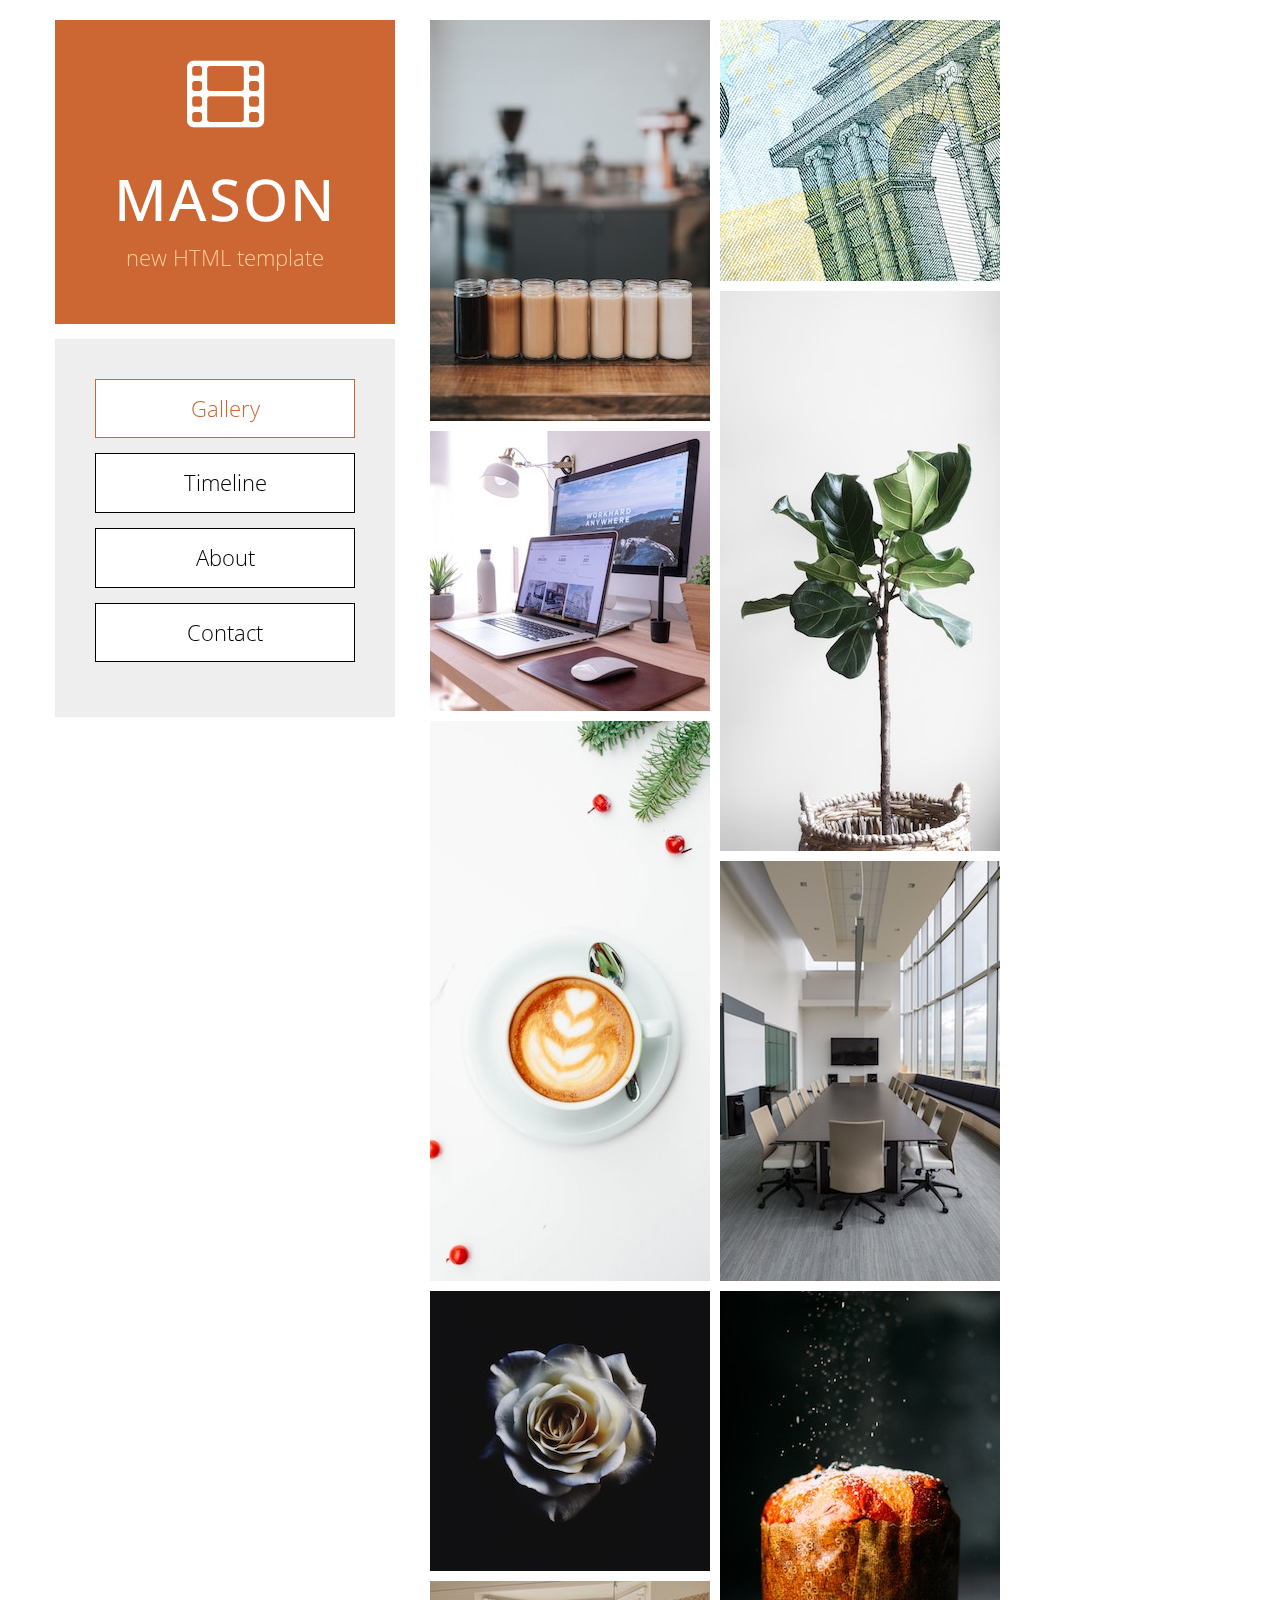
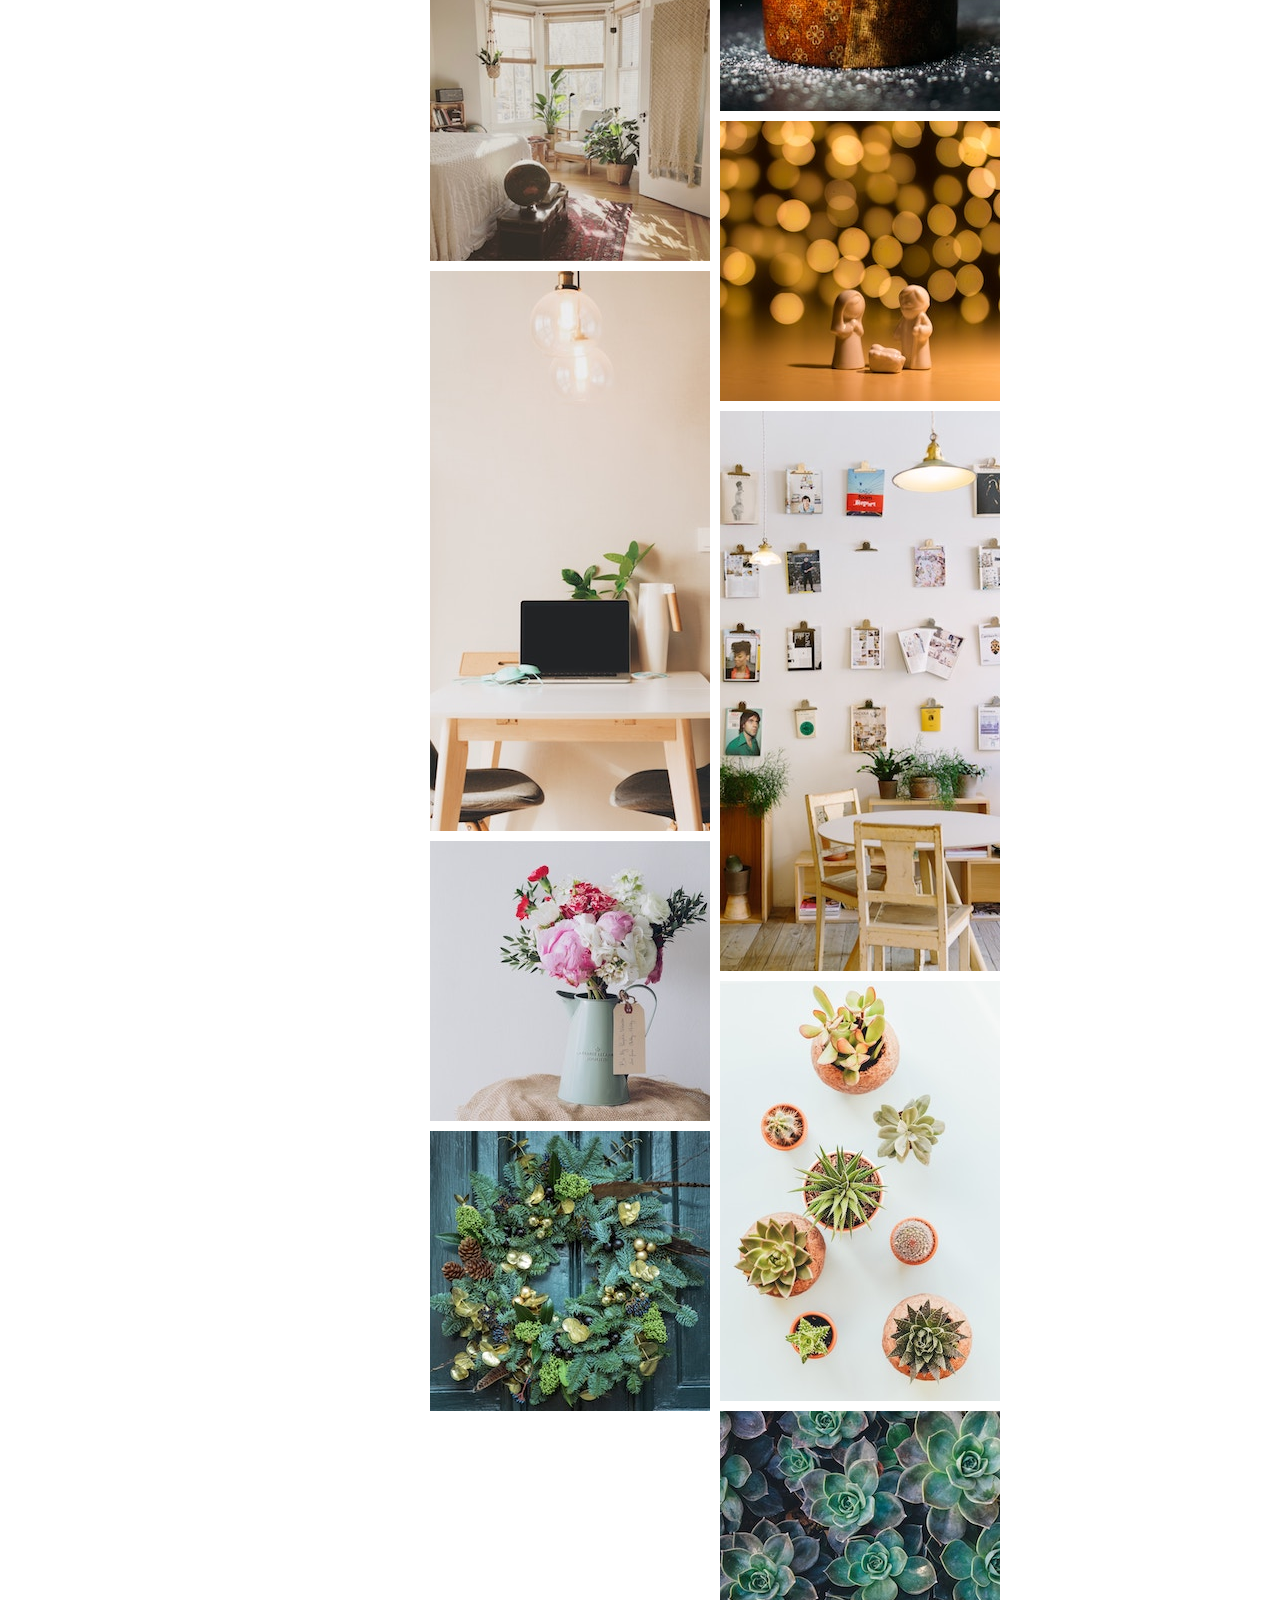
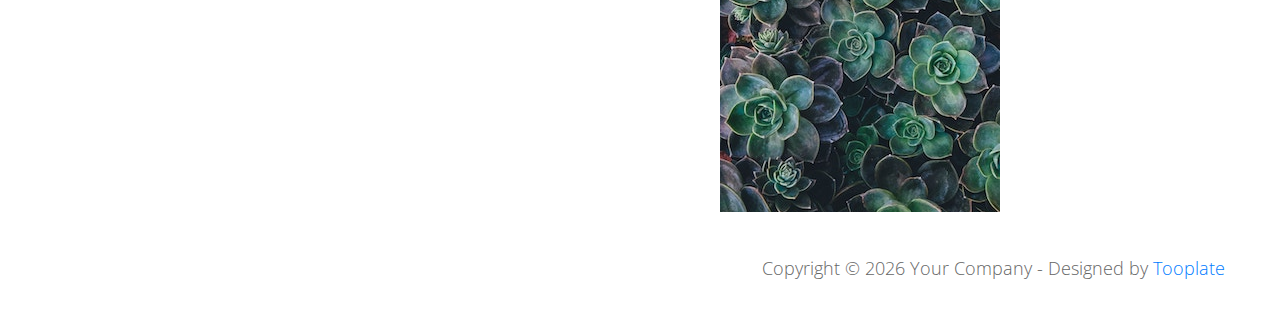
==== cocobori/src/main/webapp/index.html @ d15a27f9 "템플릿 커밋" ====
<!DOCTYPE html>
<html lang="en">
<head>
    <meta charset="utf-8">
    <meta http-equiv="X-UA-Compatible" content="IE=edge">
    <meta name="viewport" content="width=device-width, initial-scale=1">
    <title>Mason Bootstrap 4.0 Theme</title>
<!--

Template 2094 Mason

http://www.tooplate.com/view/2094-mason

-->
    <!-- load stylesheets -->
    <link rel="stylesheet" href="//fonts.googleapis.com/css?family=Open+Sans:300,400"> <!-- Google web font "Open Sans", https://fonts.google.com/ -->
    <link rel="stylesheet" href="font-awesome-4.7.0/css/font-awesome.min.css">         <!-- Font Awesome, http://fontawesome.io/ -->
    <link rel="stylesheet" href="css/bootstrap.min.css">                               <!-- Bootstrap styles, https://getbootstrap.com/ -->
    <link rel="stylesheet" href="css/tooplate-style.css">                            <!-- Templatemo style -->

    <!-- HTML5 shim and Respond.js for IE8 support of HTML5 elements and media queries -->
    <!-- WARNING: Respond.js doesn't work if you view the page via file:// -->
        <!--[if lt IE 9]>
          <script src="https://oss.maxcdn.com/html5shiv/3.7.2/html5shiv.min.js"></script>
          <script src="https://oss.maxcdn.com/respond/1.4.2/respond.min.js"></script>
          <![endif]-->
      </head>

      <body>
        <div class="container-fluid">
            <div class="tm-body">
                <div class="tm-sidebar sticky">
                    <section id="welcome" class="tm-content-box tm-banner margin-b-15">
                        <div class="tm-banner-inner">
                            <i class="fa fa-film fa-4x margin-b-40"></i>
                            <h1 class="tm-banner-title">Mason</h1>
                            <p class="tm-banner-subtitle">new HTML template</p>                   
                        </div>                    
                    </section>
                    <nav class="tm-main-nav">
                        <ul class="tm-main-nav-ul">
                            <li class="tm-nav-item"><a href="index.html" class="tm-nav-item-link tm-button active">Gallery</a>
                            </li>
                            <li class="tm-nav-item"><a href="timeline.html" class="tm-nav-item-link tm-button">Timeline</a>
                            </li>
                            <li class="tm-nav-item"><a href="about.html" class="tm-nav-item-link tm-button">About</a>
                            </li>
                            <li class="tm-nav-item"><a href="contact.html" class="tm-nav-item-link tm-button">Contact</a>
                            </li>
                        </ul>
                    </nav>
                </div>
                
                <div class="tm-main-content tm-gallery-container">                    
                    <div class="grid">                                                    
                        <div class="grid-item"><img src="img/gallery-img-23-01.jpg" alt="Image"></div>
                        <div class="grid-item"><img src="img/gallery-img-11-01.jpg" alt="Image"></div>
                        <div class="grid-item"><img src="img/gallery-img-12-01.jpg" alt="Image"></div>
                        <div class="grid-item"><img src="img/gallery-img-11-02.jpg" alt="Image"></div>                        
                        <div class="grid-item"><img src="img/gallery-img-12-02.jpg" alt="Image"></div>
                        <div class="grid-item"><img src="img/gallery-img-23-02.jpg" alt="Image"></div>
                        <div class="grid-item"><img src="img/gallery-img-11-03.jpg" alt="Image"></div>
                        <div class="grid-item"><img src="img/gallery-img-23-03.jpg" alt="Image"></div>                        
                        <div class="grid-item"><img src="img/gallery-img-11-04.jpg" alt="Image"></div>
                        <div class="grid-item"><img src="img/gallery-img-11-05.jpg" alt="Image"></div>
                        <div class="grid-item"><img src="img/gallery-img-12-03.jpg" alt="Image"></div>
                        <div class="grid-item"><img src="img/gallery-img-12-04.jpg" alt="Image"></div>
                        <div class="grid-item"><img src="img/gallery-img-11-06.jpg" alt="Image"></div>
                        <div class="grid-item"><img src="img/gallery-img-23-04.jpg" alt="Image"></div>
                        <div class="grid-item"><img src="img/gallery-img-11-07.jpg" alt="Image"></div>
                        <div class="grid-item"><img src="img/gallery-img-23-05.jpg" alt="Image"></div>
                    </div>                    
                </div> <!-- tm-main-content -->
            </div>

            <footer class="tm-footer text-right">
                <p>Copyright &copy; <span class="tm-current-year">2018</span> Your Company 
                
                - Designed by <a href="https://www.facebook.com/tooplate" target="_parent">Tooplate</a></p>
            </footer> 

        </div> <!-- container-fluid -->
        
        <!-- load JS files -->
        
        <script src="js/jquery-1.11.3.min.js"></script>             <!-- jQuery (https://jquery.com/download/) -->
        <script src="js/imagesloaded.pkgd.min.js"></script> <!-- https://masonry.desandro.com/ -->
        <script src="js/masonry.pkgd.min.js"></script> <!-- https://masonry.desandro.com/ -->
        
        <!-- Templatemo scripts -->
        <script>  
    
        $(document).ready(function(){

            // init Masonry
            // https://codepen.io/craigwheeler/pen/MYjBga
            var $grid = $('.grid').masonry({
                
                // set itemSelector so .grid-sizer is not used in layout
                // itemSelector: '.grid-item',
                // use element for option
                // columnWidth: '.grid-sizer',
                // percentPosition: true

                itemSelector: '.grid-item',
                isFitWidth: true,
                columnWidth: 1
            });
            // layout Masonry after each image loads
            $grid.imagesLoaded().progress( function() {
              $grid.masonry('layout');
            });            

            // Update the current year in copyright
            $('.tm-current-year').text(new Date().getFullYear());        
        });

        </script>
    </body>
    </html>
---- cocobori/src/main/webapp/css/tooplate-style.css ----
/* 

Template 2094 Mason

http://www.tooplate.com/view/2094-mason

*/

a:focus {
	color: #666;
	outline: none;
}

ul { 
	padding: 0;
	margin: 0; 
}

p { line-height: 1.8; }
p:last-child { margin-bottom: 0; }
h3 { font-size: 1.6rem; }

body {
	color: #000;
	font-family: 'Open Sans', Helvetica, Arial, sans-serif;
	font-size: 18px;
	font-weight: 300;
	overflow-x: hidden;
}

.margin-b-15 { margin-bottom: 15px; }
.margin-b-40 { margin-bottom: 40px; }
.margin-b-50 { margin-bottom: 50px; }
.pt-31 { padding-top: 1.1rem!important; }
.pb-31 { padding-bottom: 1.1rem!important; }
.tm-welcome-img { width: 100%; }
.tm-bg-light-gray { background-color: #F2F2F2; }
.tm-blue-text { color: #0966CC; }
.tm-black-text { color: #000; }
.tm-box-pad { padding: 45px 40px; }
.tm-bordered-box { border: 1px solid #993366; }
.tm-address-box { padding: 35px 30px 10px; }

.tm-sidebar {
	float: none;
	width: 100%;
	max-width: 100%;
	margin-bottom: 20px;
}

.tm-body { 
	margin-top: 20px;
	position: relative;
	overflow-x: hidden;
	overflow-y: auto;
}

.tm-main-nav {
	background-color: #EEEEEE;
	font-size: 1.4rem;
}

.tm-main-nav-ul {
	text-align: center;
	-webkit-box-flex: 1;
	-webkit-flex: 1;
	    -ms-flex: 1;
	        flex: 1;
	display: -webkit-box;
	display: -webkit-flex;
	display: -ms-flexbox;
	display: flex;
	-webkit-box-orient: vertical;
	-webkit-box-direction: normal;
	-webkit-flex-direction: column;
	    -ms-flex-direction: column;
	        flex-direction: column;
	-webkit-box-align: center;
	-webkit-align-items: center;
	    -ms-flex-align: center;
	        align-items: center;
	-webkit-box-pack: center;
	-webkit-justify-content: center;
	    -ms-flex-pack: center;
	        justify-content: center;
}

.tm-nav-item {
	list-style: none;
	margin-bottom: 15px;
	width: 100%;
}

.tm-nav-item-link {	
	padding: 10px;
	width: 100%;	
}

.tm-nav-item-link:focus { text-decoration: none; }
.tm-orange-text { color: #CC6733; }
.tm-button,
.tm-button:focus {
	background-color: #fff;
	border: 1px solid #000;
	border-radius: 0;
	color: #000;
	display: block;
	-webkit-transition: all 0.3s ease;
	transition: all 0.3s ease;
}

.tm-button:hover,
.tm-button.active {
	background-color: #fff;
	border: 1px solid #CC6733;
	color: #CC6733;
	text-decoration: none;
}

.tm-button-normal {
	cursor: pointer;
	display: inline-block;
	font-size: 1.2rem;
	padding: 15px 50px; 
	-webkit-transition: all 0.3s ease;
	transition: all 0.3s ease; 
}

.tm-button-normal:focus { outline: none; }
.tm-bg-orange { background-color: #CC6733; color:white; }
.tm-button-rounded { border-radius: 8px; padding-top: 12px; padding-bottom: 12px; }
.tm-button-orange { background-color: #CC6733; }
.tm-button-orange:hover,
.tm-button-orange:focus { background-color: #e68d5f; }
.tm-bg-pink { background-color: #CC6690; }
.tm-button-pink { background-color: #CC6698; }
.tm-button-pink:focus,
.tm-button-pink:hover { background-color: #ff84c0; }
.tm-button-green { background-color: #349999; }
.tm-button-green:focus,
.tm-button-green:hover { background-color: #43c7c7; }
.tm-bg-green { background-color: #349999; }
.tm-bg-red{ background-color: #CB6666; }
.tm-button-red { background-color: #CB6666; }
.tm-button-red:focus,
.tm-button-red:hover { background-color: #f37373; }
.tm-bg-gray { background-color: #666666; }
.tm-button-no-border { border: none; }
.tm-button-gray { 
	background-color: #666666;
	color: white;
	border: none;
	padding: 12px 40px;
}
.tm-button-gray:hover {
	background-color: #999898;
	border: none;
	color: white;
}

.tm-button-timeline { padding-left: 35px; padding-right: 35px; }
.tm-timeline-item-title { font-size: 1.8rem; }
.tm-timeline-date { color:white; font-size: 1.4rem; }

.tm-section-title {
	font-size: 2rem;
	font-weight: 300;
	margin-top: 0;
	margin-bottom: 30px;
}

.tm-banner { padding: 0; }
	
.tm-banner-inner {
	background-color: #CC6733;
	color: white;
	height: 100%;
	padding: 35px 35px 45px;
	text-align: center;
	display: -webkit-box;
	display: -webkit-flex;
	display: -ms-flexbox;
	display: flex;
    -webkit-box-orient: vertical;
    -webkit-box-direction: normal;
    -webkit-flex-direction: column;
        -ms-flex-direction: column;
            flex-direction: column;
    -webkit-box-align: center;
    -webkit-align-items: center;
        -ms-flex-align: center;
            align-items: center;
    -webkit-box-pack: center;
    -webkit-justify-content: center;
        -ms-flex-pack: center;
            justify-content: center;
}

.tm-banner-title { 
	font-size: 3.6rem;
	letter-spacing: 2px; 
	text-transform: uppercase; 
}

.tm-banner-subtitle { 
	color: #FECB99;
	font-size: 1.4rem;
}

.tm-gallery-container {	overflow-y: hidden; }

.grid {
  max-width: 1165px;
  margin: 0 auto;
}

/* clearfix */
.grid:after {
  content: '';
  display: block;
  clear: both;
}

/* fluid 5 columns */
.grid-item { margin: 5px; }

/* Firefox hack 
   https://css-tricks.com/snippets/css/css-hacks-targeting-firefox/
*/
@-moz-document url-prefix() { 
  	.grid figure {
		margin: 10px 1.1666%;	/* padding-bottom in % not working in FF, so use em instead. */
	}
}

.contact-form {	overflow: hidden; }

.form-control {
	border-radius: 0;
	font-size: 1em;	
}

.form-control:focus {
    border-color: #CC6733;
    box-shadow: inset 0 1px 1px rgba(230, 141, 95, .075), 0 0 8px rgba(230, 141, 95, 0.58);
}

.form-group { margin-bottom: 20px; }

.tm-footer {
	color: #666;
	padding-top: 40px;
	padding-bottom: 40px;
}

#google-map {
    height: 360px;
    width: 100%;    
}

.tm-content-box-home { 
	position: relative; 
	margin-bottom: 63px;
}

.tm-content-box { margin-top: 60px; }
.tm-content-box:first-child { margin-top: 0; }
.tm-box-pad { padding: 35px 20px; }

.tm-flex-center {
	display: -webkit-box;
    display: -webkit-flex;
    display: -ms-flexbox;
    display: flex;
	-webkit-box-align: center;
	-webkit-align-items: center;
	    -ms-flex-align: center;
	        align-items: center;
	-webkit-box-pack: center;
	-webkit-justify-content: center;
	    -ms-flex-pack: center;
	        justify-content: center;
}

.tm-about-text { max-width: 575px; }
.media { display: block; }
.media-body { height: auto; }
.tm-flexbox-ie-fix { flex: 1 1 auto; }
.tm-width-ie-fix { width: 100%; }
address { line-height: 2; }
.tm-media-img-container, .tm-media-img-container img { width: 100%; }

.grid {
	position: relative;
	margin: -1.5rem auto;
	list-style: none;
	text-align: center;	
}

@media (min-width: 524px) {	
	/* Firefox hack 
   		https://css-tricks.com/snippets/css/css-hacks-targeting-firefox/
	*/
	@-moz-document url-prefix() { 
	  	.grid figure {
			margin: 8px 1%;	/* padding-bottom in % not working in FF, so use em instead. */
		}
	}
}

@media (min-width: 640px) {
	.media { display: flex; }
	.tm-media-img-container, .tm-media-img-container img { width: auto; }
	.tm-media-img-container img { max-width: 280px; }
}

@media (min-width: 800px) {
	.tm-section-title { margin-bottom: 30px; }
	.tm-box-pad { padding: 45px 40px; }

	/* Firefox hack 
   	https://css-tricks.com/snippets/css/css-hacks-targeting-firefox/
	*/
	@-moz-document url-prefix() { 
	  	.grid figure {
			margin: 10px 1.1666%;	/* padding-bottom in % not working in FF, so use em instead. */
		}
	}
}

@media (min-width: 992px) {
	.container-fluid { max-width: 992px; }
	.tm-sidebar {
		float: left;
		width: 260px;
	}

	.tm-sidebar.sticky {
		position: fixed;
		top: 20px;
	}

	.tm-main-content { margin-left: 290px; }
	.tm-box-pad { padding: 30px; }
	.grid { margin: -1.5rem auto -1.5rem 0;	}
}

@media (min-width: 1200px) {
	.container-fluid { max-width: 1200px; }
	.tm-sidebar { width: 340px;	}
	.tm-nav-item-link { padding: 12px; }
	.tm-main-content { margin-left: 370px; }
	.tm-section-title { margin-bottom: 20px; }
	.tm-box-pad { padding: 45px; }	
}

@media (min-width: 1400px) {
	.container-fluid { max-width: 1605px; }
	.tm-sidebar { width: 360px; }
	.media-body { height: 348px; }
	.tm-main-content { margin-left: 415px; }
	.tm-section-title { margin-bottom: 30px; }
}

.tm-main-nav { 
	display: -webkit-box; 
	display: -webkit-flex; 
	display: -ms-flexbox; 
	display: flex;
	height: 100%;
	padding: 40px;
}

@media screen and (max-width: 564px) {
	.tm-banner-title { font-size: 2.8em; }
}
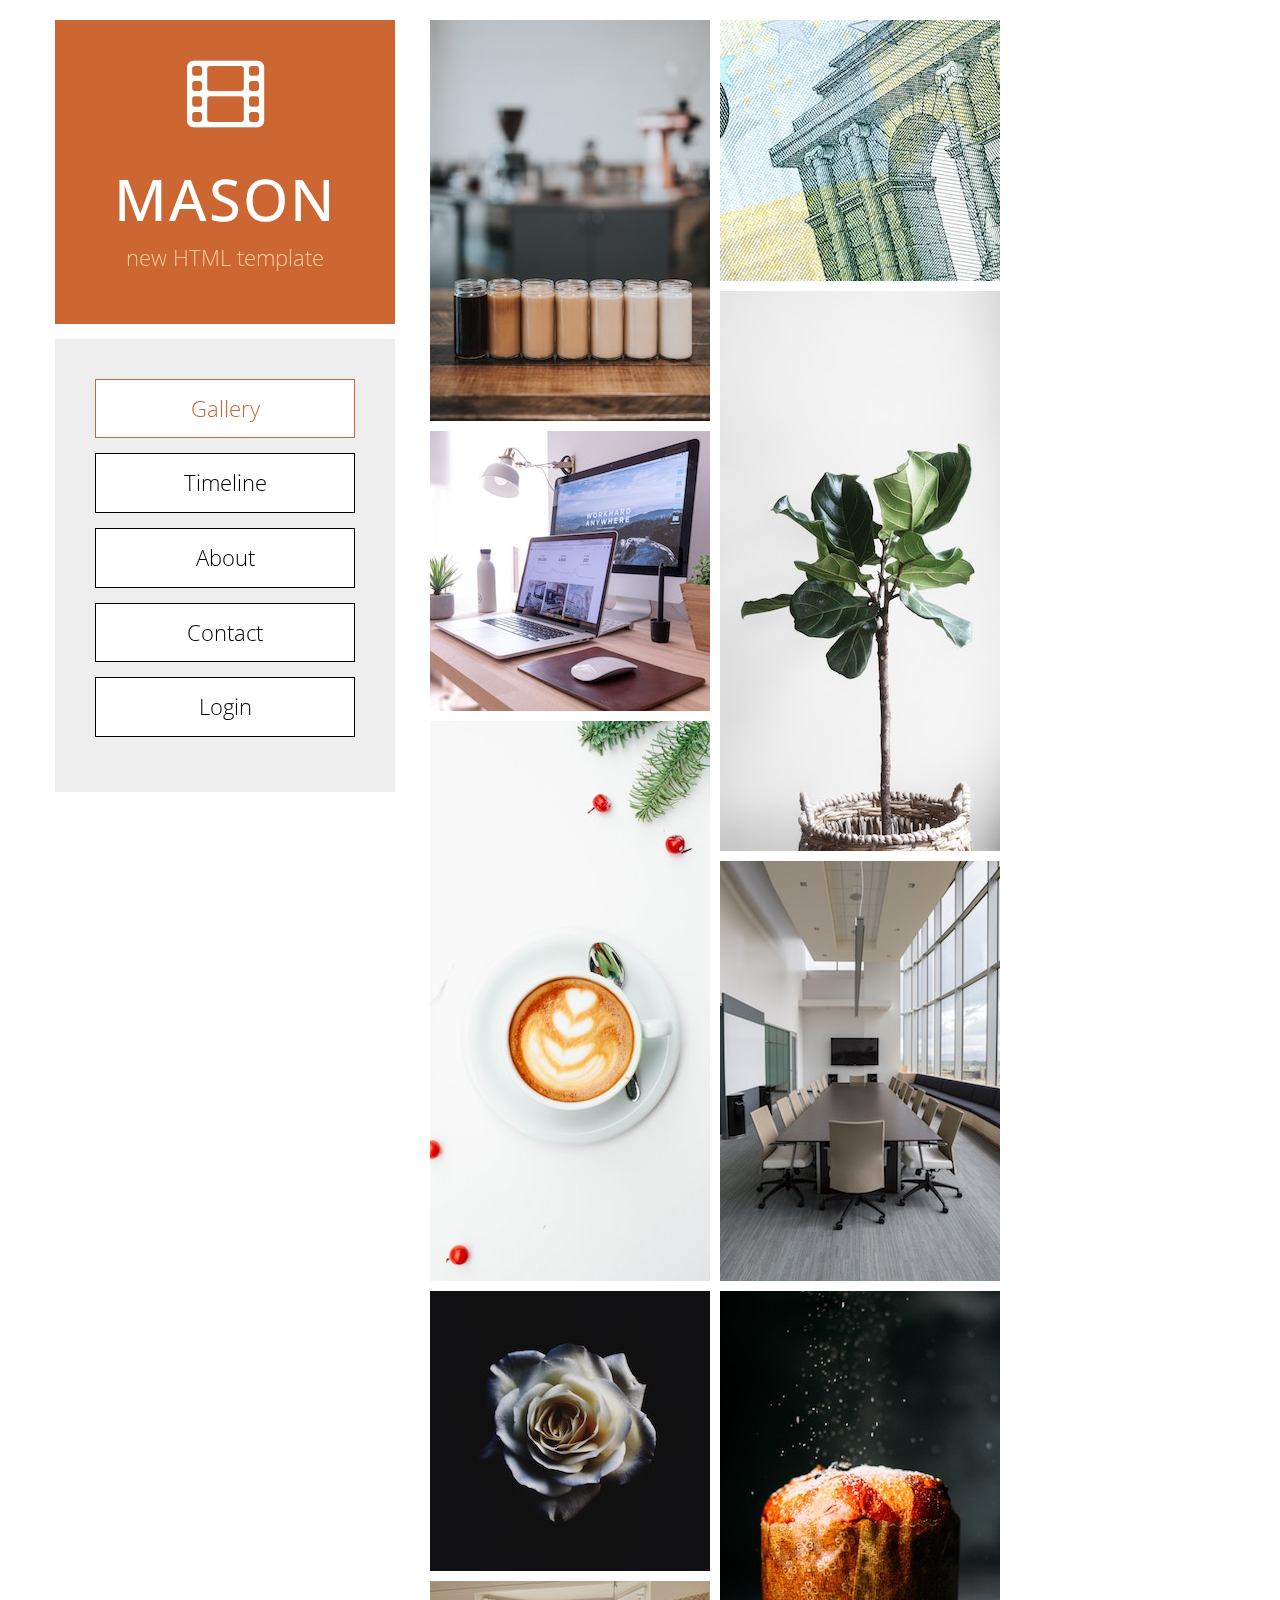
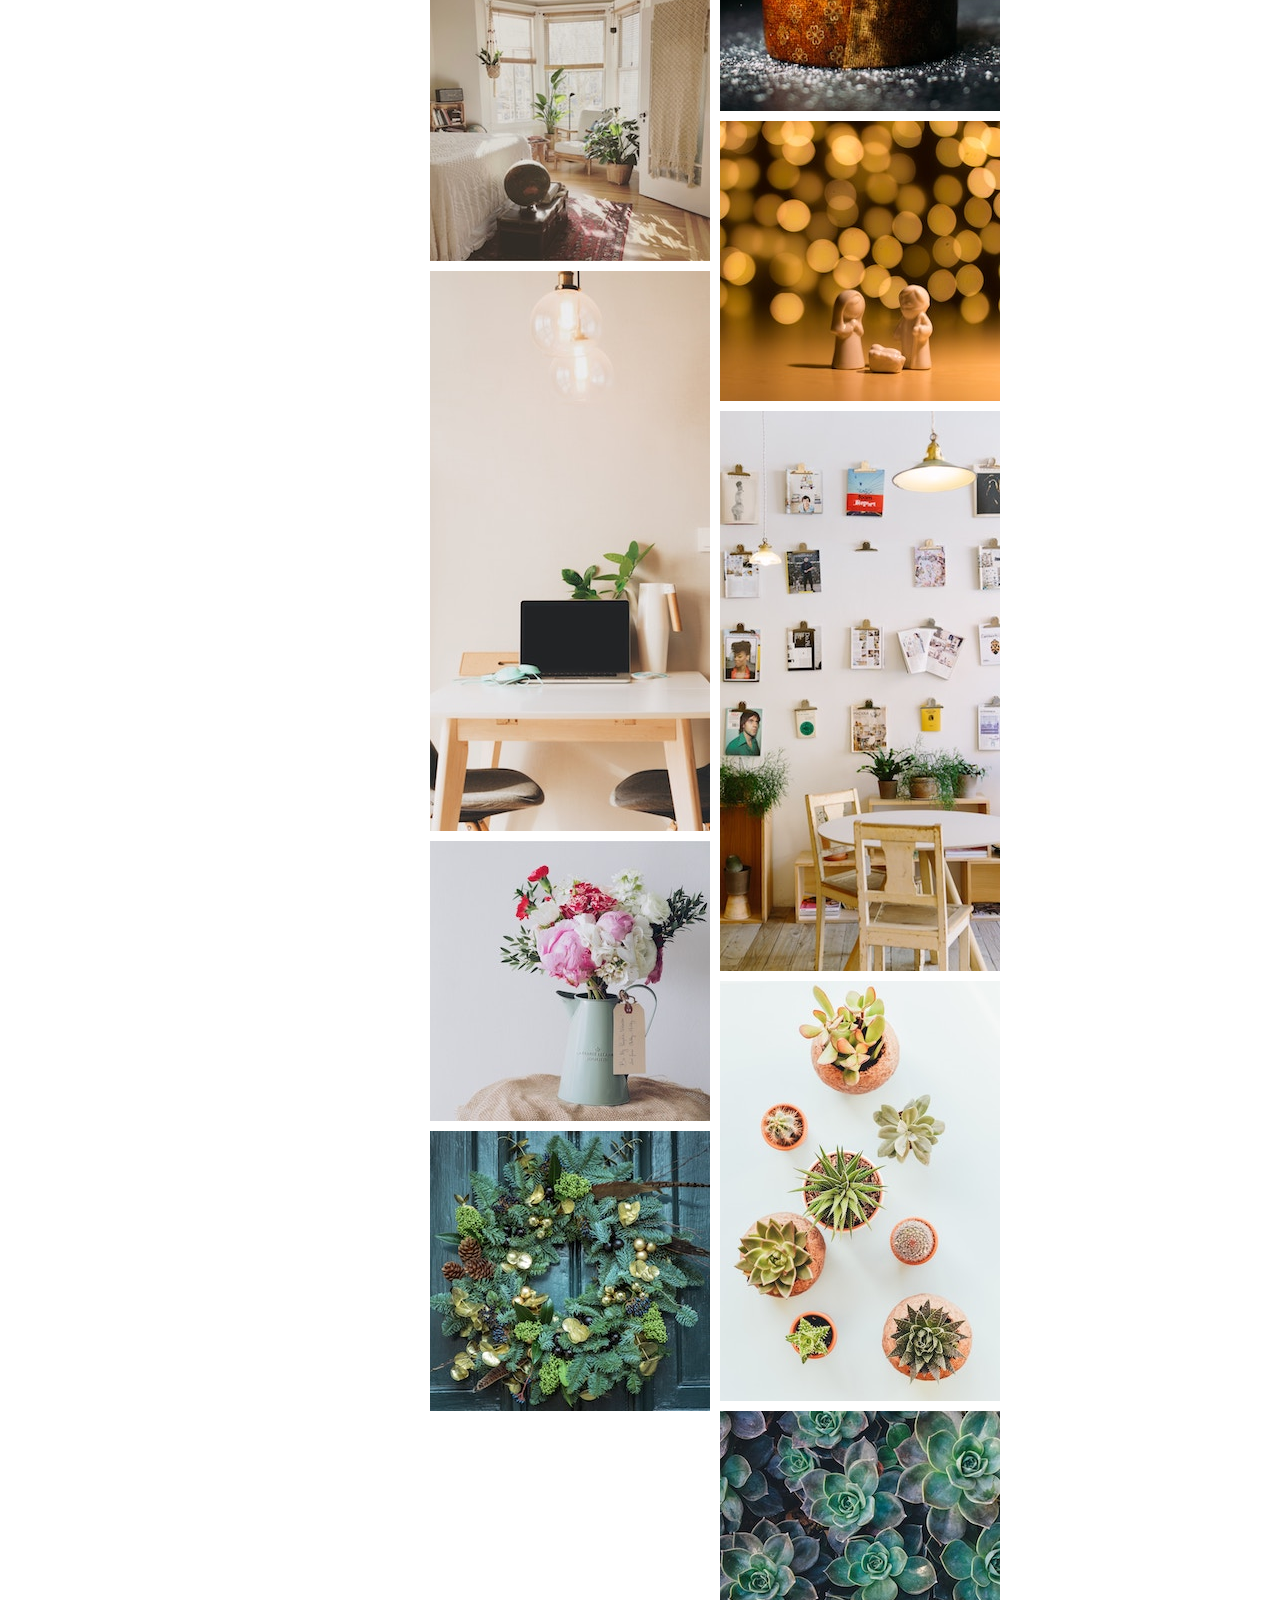
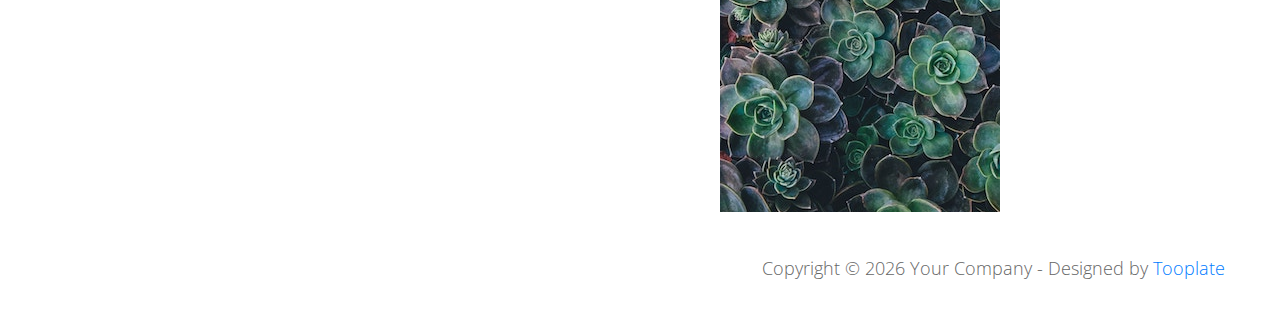
==== commit d8e47e26: "회원가입 폼" ====
--- a/cocobori/src/main/webapp/index.html
+++ b/cocobori/src/main/webapp/index.html
@@ -46,6 +46,9 @@
                             <li class="tm-nav-item"><a href="about.html" class="tm-nav-item-link tm-button">About</a>
                             </li>
                             <li class="tm-nav-item"><a href="contact.html" class="tm-nav-item-link tm-button">Contact</a>
+                            </li>
+                            </li>
+                            <li class="tm-nav-item"><a href="Login.html" class="tm-nav-item-link tm-button">Login</a>
                             </li>
                         </ul>
                     </nav>
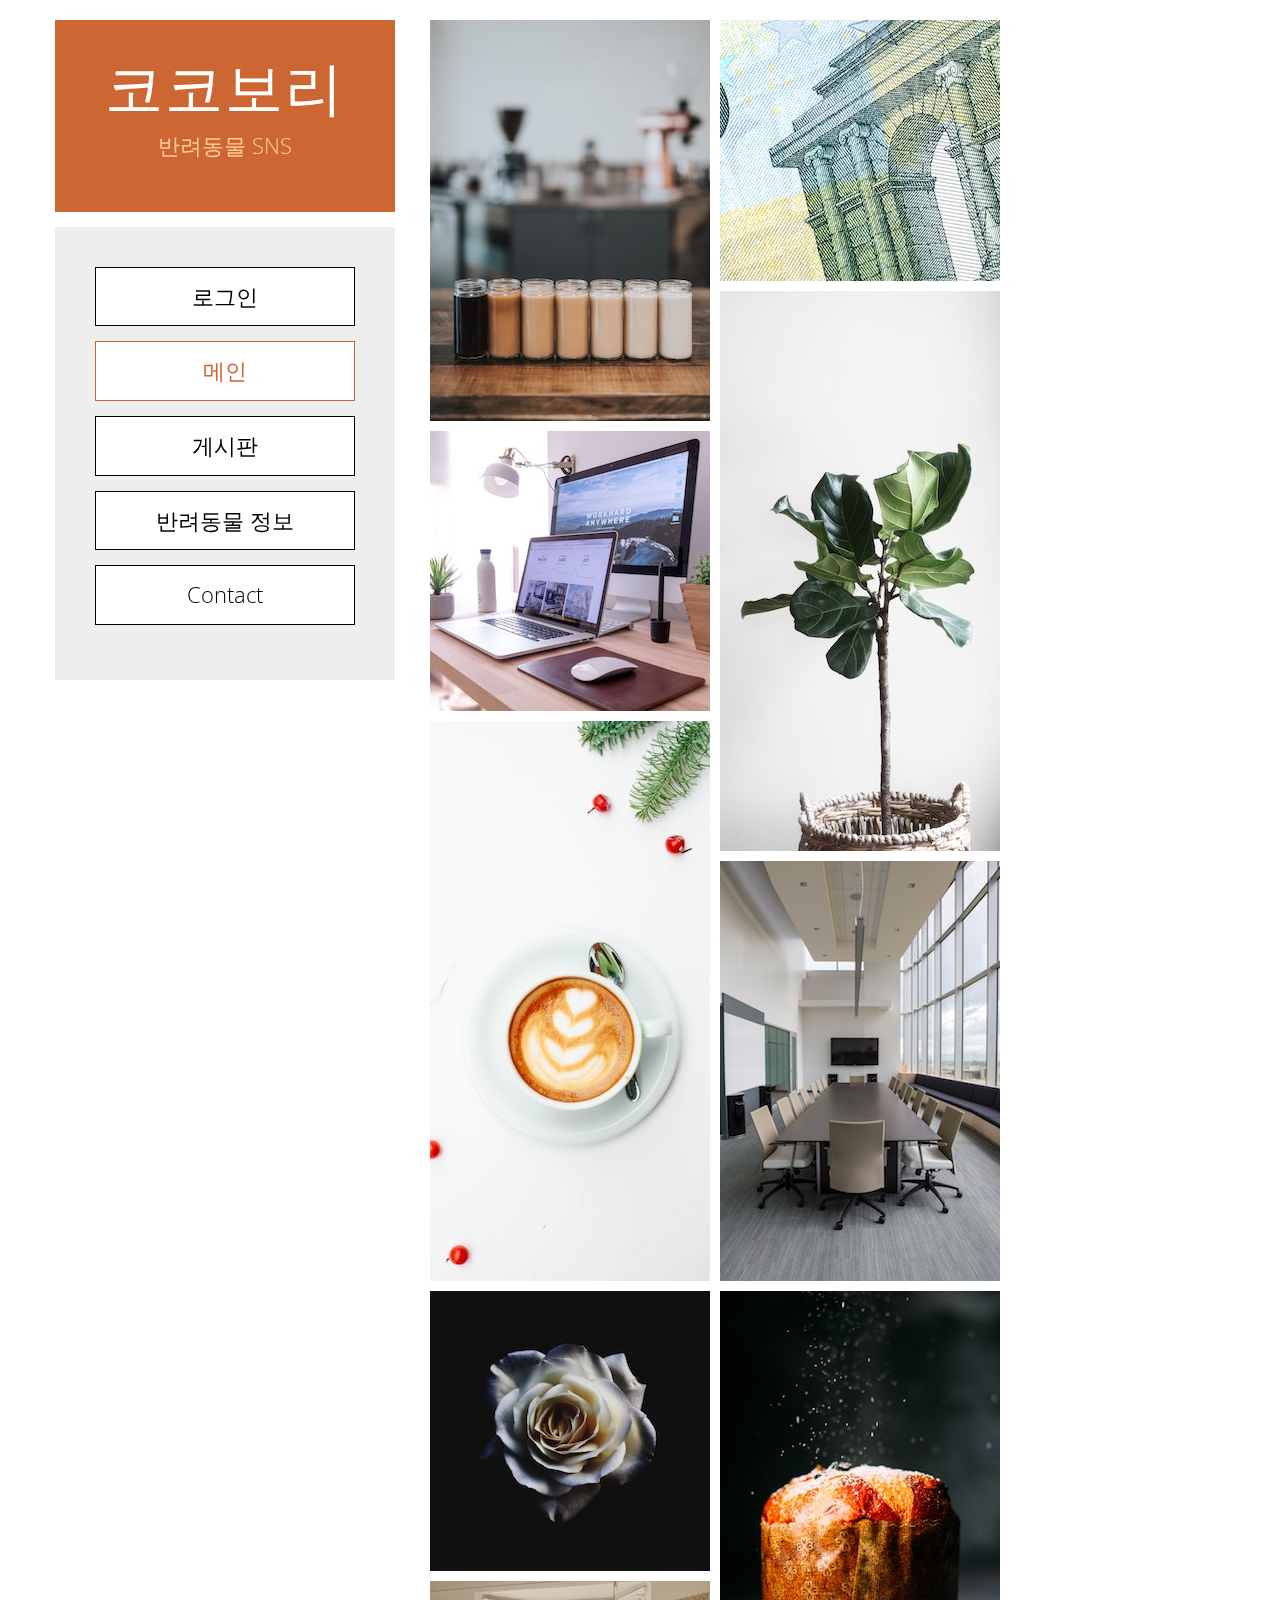
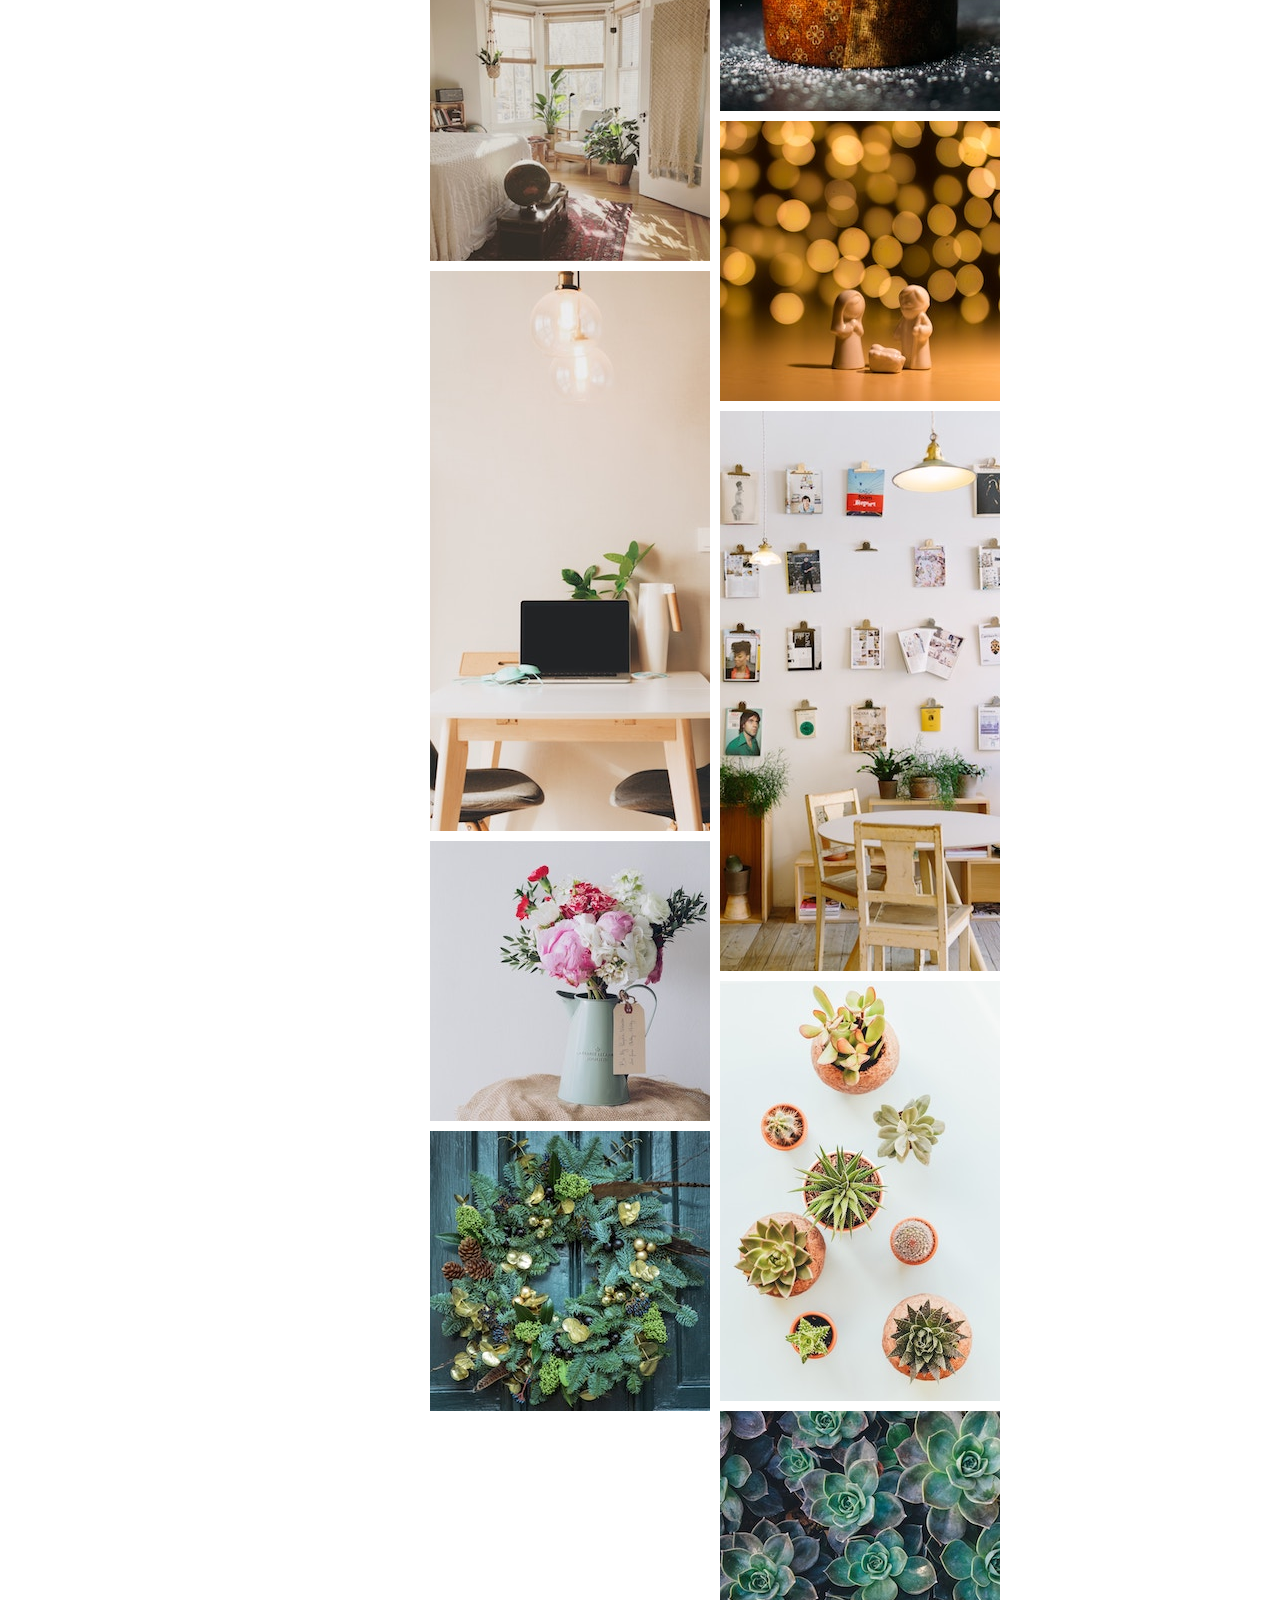
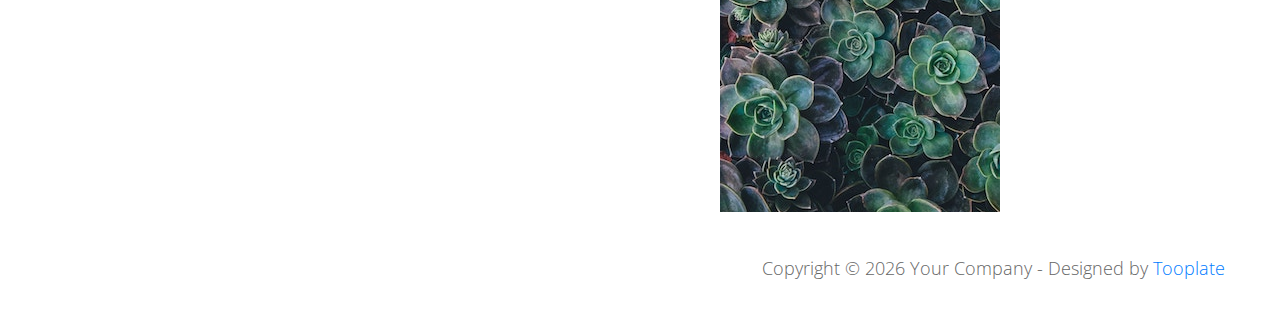
==== commit 8e16672f: "최종학 - CSS 수정 세기판 작성" ====
--- a/cocobori/src/main/webapp/index.html
+++ b/cocobori/src/main/webapp/index.html
@@ -4,7 +4,7 @@
     <meta charset="utf-8">
     <meta http-equiv="X-UA-Compatible" content="IE=edge">
     <meta name="viewport" content="width=device-width, initial-scale=1">
-    <title>Mason Bootstrap 4.0 Theme</title>
+    <title>코코보리</title>
 <!--
 
 Template 2094 Mason
@@ -32,23 +32,21 @@
                 <div class="tm-sidebar sticky">
                     <section id="welcome" class="tm-content-box tm-banner margin-b-15">
                         <div class="tm-banner-inner">
-                            <i class="fa fa-film fa-4x margin-b-40"></i>
-                            <h1 class="tm-banner-title">Mason</h1>
-                            <p class="tm-banner-subtitle">new HTML template</p>                   
+                            <h1 class="tm-banner-title">코코보리</h1>
+                            <p class="tm-banner-subtitle">반려동물 SNS</p>                   
                         </div>                    
                     </section>
                     <nav class="tm-main-nav">
                         <ul class="tm-main-nav-ul">
-                            <li class="tm-nav-item"><a href="index.html" class="tm-nav-item-link tm-button active">Gallery</a>
+                        	<li class="tm-nav-item"><a href="#" class="tm-nav-item-link tm-button">로그인</a>
                             </li>
-                            <li class="tm-nav-item"><a href="timeline.html" class="tm-nav-item-link tm-button">Timeline</a>
+                            <li class="tm-nav-item"><a href="index.html" class="tm-nav-item-link tm-button active">메인</a>
                             </li>
-                            <li class="tm-nav-item"><a href="about.html" class="tm-nav-item-link tm-button">About</a>
+                            <li class="tm-nav-item"><a href="board.jsp" class="tm-nav-item-link tm-button">게시판</a>
+                            </li>
+                            <li class="tm-nav-item"><a href="about.html" class="tm-nav-item-link tm-button">반려동물 정보</a>
                             </li>
                             <li class="tm-nav-item"><a href="contact.html" class="tm-nav-item-link tm-button">Contact</a>
-                            </li>
-                            </li>
-                            <li class="tm-nav-item"><a href="Login.html" class="tm-nav-item-link tm-button">Login</a>
                             </li>
                         </ul>
                     </nav>
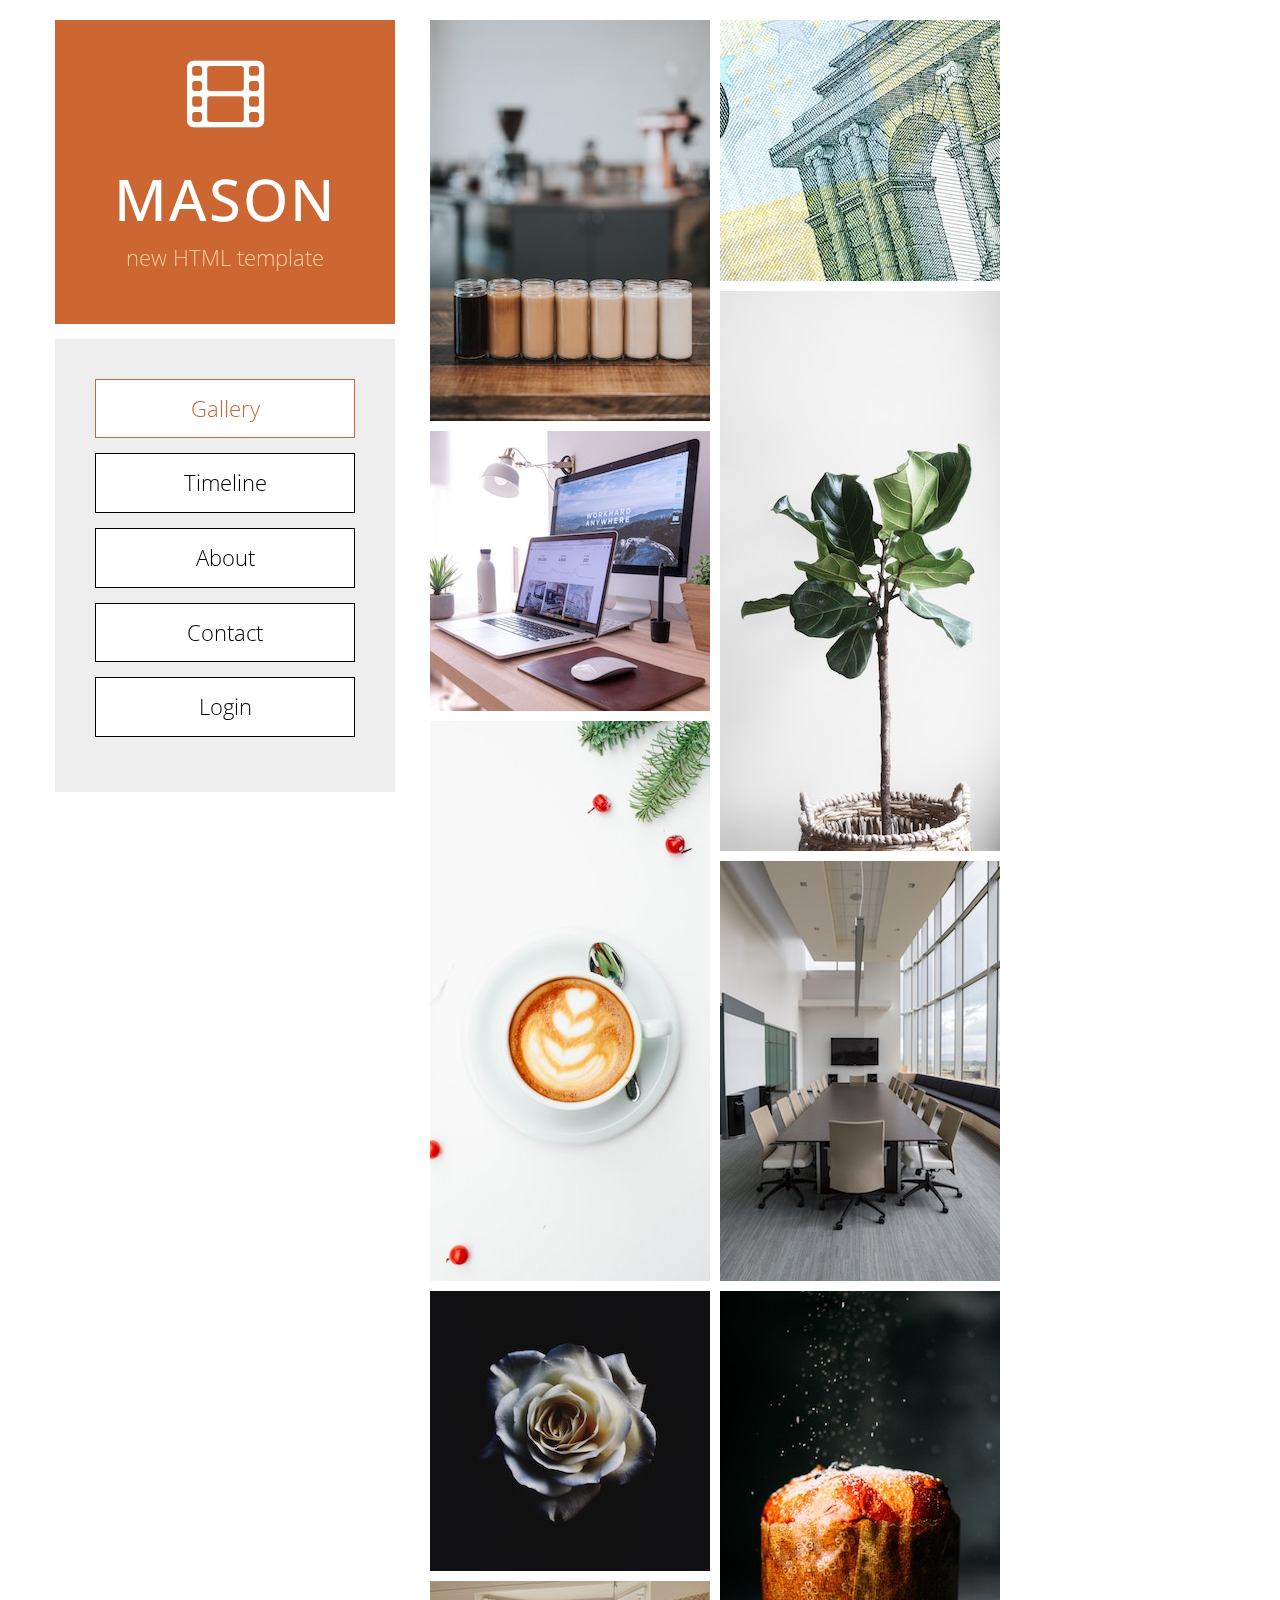
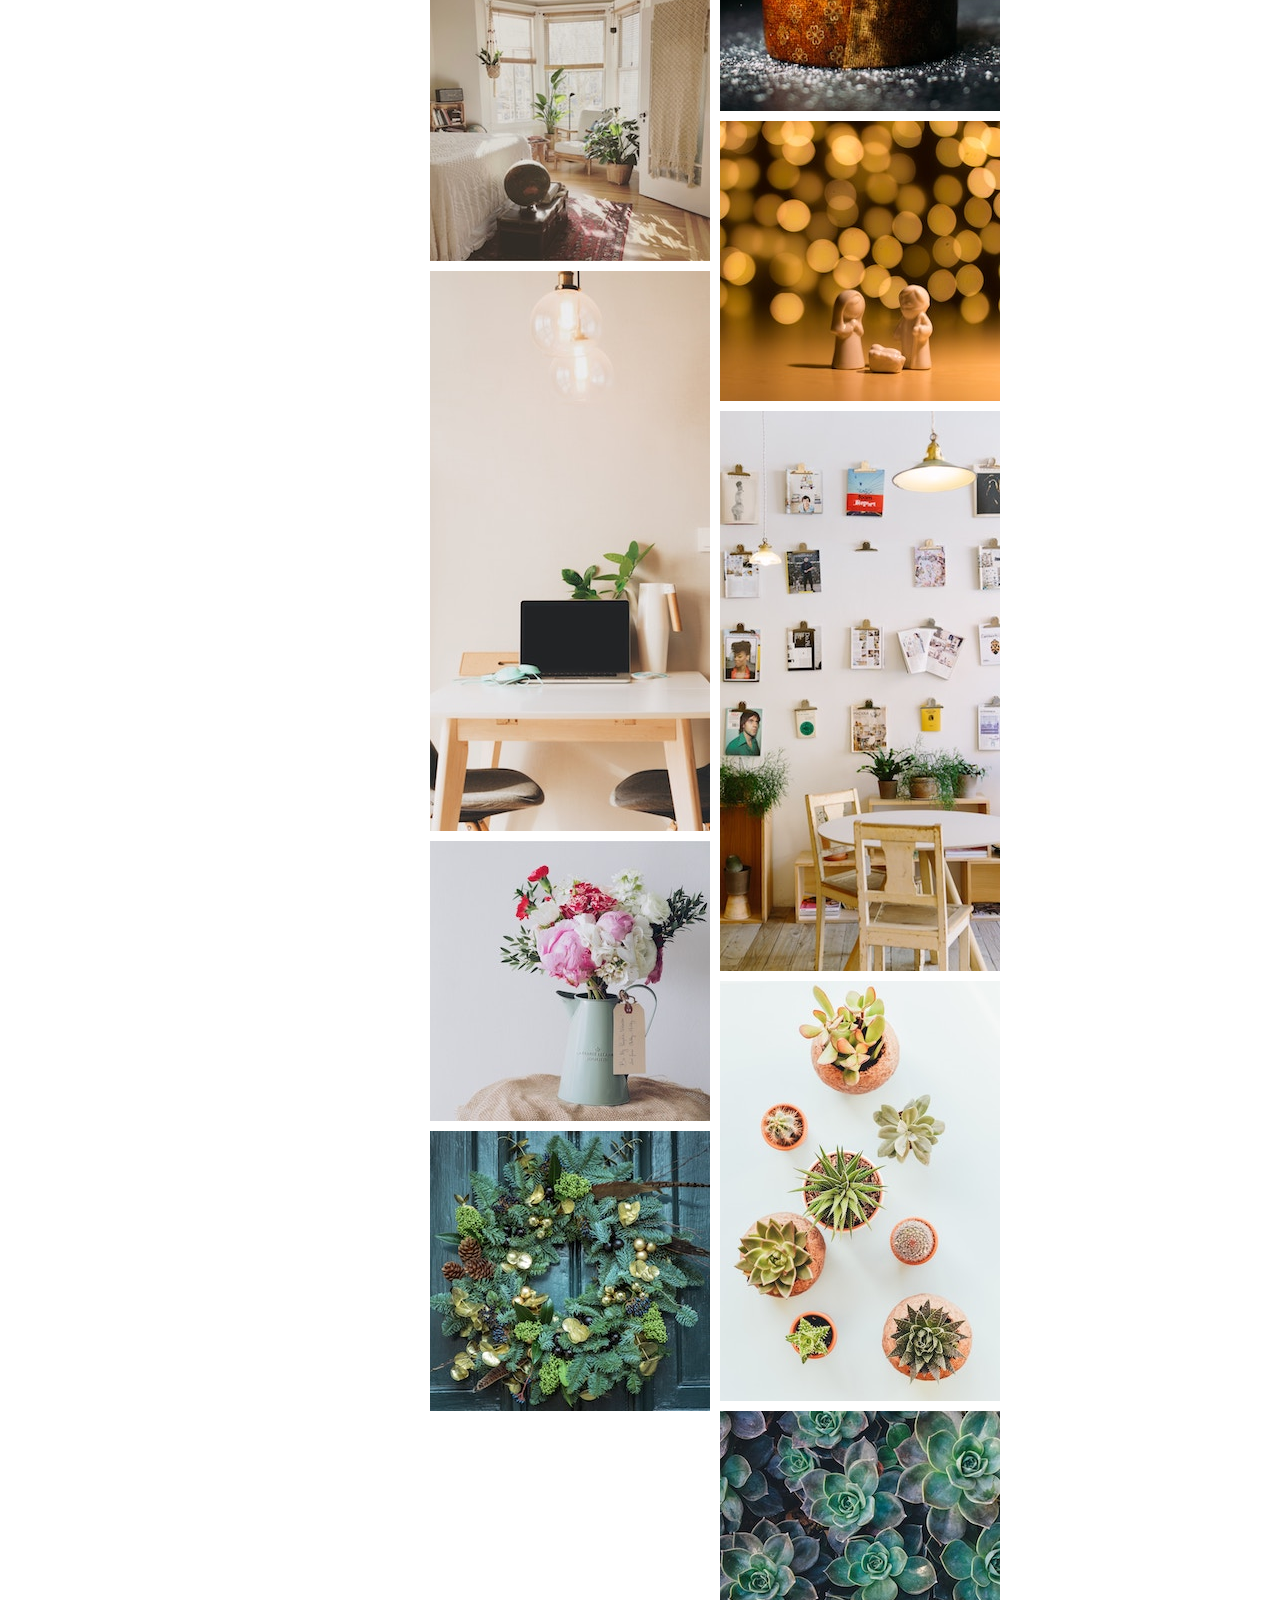
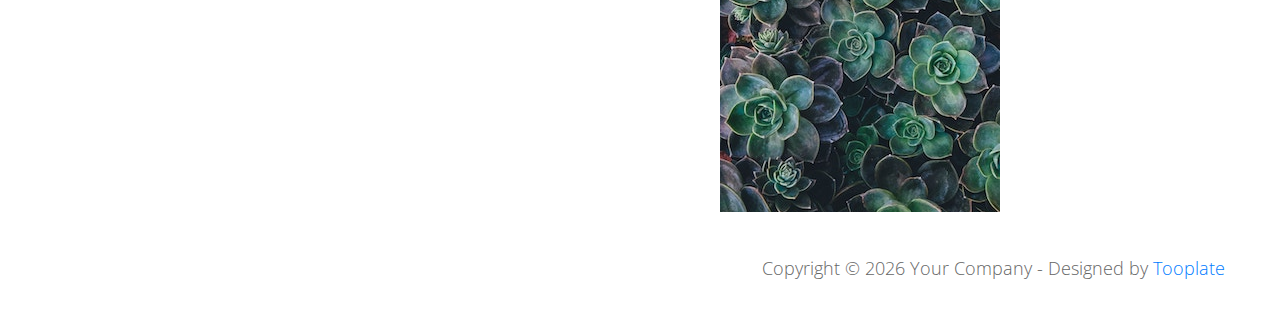
==== commit 69b14891: "수정_회원 기능" ====
--- a/cocobori/src/main/webapp/index.html
+++ b/cocobori/src/main/webapp/index.html
@@ -1,121 +1,123 @@
-<!DOCTYPE html>
-<html lang="en">
-<head>
-    <meta charset="utf-8">
-    <meta http-equiv="X-UA-Compatible" content="IE=edge">
-    <meta name="viewport" content="width=device-width, initial-scale=1">
-    <title>코코보리</title>
-<!--
-
-Template 2094 Mason
-
-http://www.tooplate.com/view/2094-mason
-
--->
-    <!-- load stylesheets -->
-    <link rel="stylesheet" href="//fonts.googleapis.com/css?family=Open+Sans:300,400"> <!-- Google web font "Open Sans", https://fonts.google.com/ -->
-    <link rel="stylesheet" href="font-awesome-4.7.0/css/font-awesome.min.css">         <!-- Font Awesome, http://fontawesome.io/ -->
-    <link rel="stylesheet" href="css/bootstrap.min.css">                               <!-- Bootstrap styles, https://getbootstrap.com/ -->
-    <link rel="stylesheet" href="css/tooplate-style.css">                            <!-- Templatemo style -->
-
-    <!-- HTML5 shim and Respond.js for IE8 support of HTML5 elements and media queries -->
-    <!-- WARNING: Respond.js doesn't work if you view the page via file:// -->
-        <!--[if lt IE 9]>
-          <script src="https://oss.maxcdn.com/html5shiv/3.7.2/html5shiv.min.js"></script>
-          <script src="https://oss.maxcdn.com/respond/1.4.2/respond.min.js"></script>
-          <![endif]-->
-      </head>
-
-      <body>
-        <div class="container-fluid">
-            <div class="tm-body">
-                <div class="tm-sidebar sticky">
-                    <section id="welcome" class="tm-content-box tm-banner margin-b-15">
-                        <div class="tm-banner-inner">
-                            <h1 class="tm-banner-title">코코보리</h1>
-                            <p class="tm-banner-subtitle">반려동물 SNS</p>                   
-                        </div>                    
-                    </section>
-                    <nav class="tm-main-nav">
-                        <ul class="tm-main-nav-ul">
-                        	<li class="tm-nav-item"><a href="#" class="tm-nav-item-link tm-button">로그인</a>
-                            </li>
-                            <li class="tm-nav-item"><a href="index.html" class="tm-nav-item-link tm-button active">메인</a>
-                            </li>
-                            <li class="tm-nav-item"><a href="board.jsp" class="tm-nav-item-link tm-button">게시판</a>
-                            </li>
-                            <li class="tm-nav-item"><a href="about.html" class="tm-nav-item-link tm-button">반려동물 정보</a>
-                            </li>
-                            <li class="tm-nav-item"><a href="contact.html" class="tm-nav-item-link tm-button">Contact</a>
-                            </li>
-                        </ul>
-                    </nav>
-                </div>
-                
-                <div class="tm-main-content tm-gallery-container">                    
-                    <div class="grid">                                                    
-                        <div class="grid-item"><img src="img/gallery-img-23-01.jpg" alt="Image"></div>
-                        <div class="grid-item"><img src="img/gallery-img-11-01.jpg" alt="Image"></div>
-                        <div class="grid-item"><img src="img/gallery-img-12-01.jpg" alt="Image"></div>
-                        <div class="grid-item"><img src="img/gallery-img-11-02.jpg" alt="Image"></div>                        
-                        <div class="grid-item"><img src="img/gallery-img-12-02.jpg" alt="Image"></div>
-                        <div class="grid-item"><img src="img/gallery-img-23-02.jpg" alt="Image"></div>
-                        <div class="grid-item"><img src="img/gallery-img-11-03.jpg" alt="Image"></div>
-                        <div class="grid-item"><img src="img/gallery-img-23-03.jpg" alt="Image"></div>                        
-                        <div class="grid-item"><img src="img/gallery-img-11-04.jpg" alt="Image"></div>
-                        <div class="grid-item"><img src="img/gallery-img-11-05.jpg" alt="Image"></div>
-                        <div class="grid-item"><img src="img/gallery-img-12-03.jpg" alt="Image"></div>
-                        <div class="grid-item"><img src="img/gallery-img-12-04.jpg" alt="Image"></div>
-                        <div class="grid-item"><img src="img/gallery-img-11-06.jpg" alt="Image"></div>
-                        <div class="grid-item"><img src="img/gallery-img-23-04.jpg" alt="Image"></div>
-                        <div class="grid-item"><img src="img/gallery-img-11-07.jpg" alt="Image"></div>
-                        <div class="grid-item"><img src="img/gallery-img-23-05.jpg" alt="Image"></div>
-                    </div>                    
-                </div> <!-- tm-main-content -->
-            </div>
-
-            <footer class="tm-footer text-right">
-                <p>Copyright &copy; <span class="tm-current-year">2018</span> Your Company 
-                
-                - Designed by <a href="https://www.facebook.com/tooplate" target="_parent">Tooplate</a></p>
-            </footer> 
-
-        </div> <!-- container-fluid -->
-        
-        <!-- load JS files -->
-        
-        <script src="js/jquery-1.11.3.min.js"></script>             <!-- jQuery (https://jquery.com/download/) -->
-        <script src="js/imagesloaded.pkgd.min.js"></script> <!-- https://masonry.desandro.com/ -->
-        <script src="js/masonry.pkgd.min.js"></script> <!-- https://masonry.desandro.com/ -->
-        
-        <!-- Templatemo scripts -->
-        <script>  
-    
-        $(document).ready(function(){
-
-            // init Masonry
-            // https://codepen.io/craigwheeler/pen/MYjBga
-            var $grid = $('.grid').masonry({
-                
-                // set itemSelector so .grid-sizer is not used in layout
-                // itemSelector: '.grid-item',
-                // use element for option
-                // columnWidth: '.grid-sizer',
-                // percentPosition: true
-
-                itemSelector: '.grid-item',
-                isFitWidth: true,
-                columnWidth: 1
-            });
-            // layout Masonry after each image loads
-            $grid.imagesLoaded().progress( function() {
-              $grid.masonry('layout');
-            });            
-
-            // Update the current year in copyright
-            $('.tm-current-year').text(new Date().getFullYear());        
-        });
-
-        </script>
-    </body>
+<!DOCTYPE html>
+<html lang="en">
+<head>
+    <meta charset="utf-8">
+    <meta http-equiv="X-UA-Compatible" content="IE=edge">
+    <meta name="viewport" content="width=device-width, initial-scale=1">
+    <title>Mason Bootstrap 4.0 Theme</title>
+<!--
+
+Template 2094 Mason
+
+http://www.tooplate.com/view/2094-mason
+
+-->
+    <!-- load stylesheets -->
+    <link rel="stylesheet" href="//fonts.googleapis.com/css?family=Open+Sans:300,400"> <!-- Google web font "Open Sans", https://fonts.google.com/ -->
+    <link rel="stylesheet" href="font-awesome-4.7.0/css/font-awesome.min.css">         <!-- Font Awesome, http://fontawesome.io/ -->
+    <link rel="stylesheet" href="css/bootstrap.min.css">                               <!-- Bootstrap styles, https://getbootstrap.com/ -->
+    <link rel="stylesheet" href="css/tooplate-style.css">                            <!-- Templatemo style -->
+
+    <!-- HTML5 shim and Respond.js for IE8 support of HTML5 elements and media queries -->
+    <!-- WARNING: Respond.js doesn't work if you view the page via file:// -->
+        <!--[if lt IE 9]>
+          <script src="https://oss.maxcdn.com/html5shiv/3.7.2/html5shiv.min.js"></script>
+          <script src="https://oss.maxcdn.com/respond/1.4.2/respond.min.js"></script>
+          <![endif]-->
+      </head>
+
+      <body>
+        <div class="container-fluid">
+            <div class="tm-body">
+                <div class="tm-sidebar sticky">
+                    <section id="welcome" class="tm-content-box tm-banner margin-b-15">
+                        <div class="tm-banner-inner">
+                            <i class="fa fa-film fa-4x margin-b-40"></i>
+                            <h1 class="tm-banner-title">Mason</h1>
+                            <p class="tm-banner-subtitle">new HTML template</p>                   
+                        </div>                    
+                    </section>
+                    <nav class="tm-main-nav">
+                        <ul class="tm-main-nav-ul">
+                            <li class="tm-nav-item"><a href="index.html" class="tm-nav-item-link tm-button active">Gallery</a>
+                            </li>
+                            <li class="tm-nav-item"><a href="timeline.html" class="tm-nav-item-link tm-button">Timeline</a>
+                            </li>
+                            <li class="tm-nav-item"><a href="about.html" class="tm-nav-item-link tm-button">About</a>
+                            </li>
+                            <li class="tm-nav-item"><a href="contact.html" class="tm-nav-item-link tm-button">Contact</a>
+                            </li>
+                            </li>
+                            <li class="tm-nav-item"><a href="join.html" class="tm-nav-item-link tm-button">Login</a>
+                            </li>
+                        </ul>
+                    </nav>
+                </div>
+                
+                <div class="tm-main-content tm-gallery-container">                    
+                    <div class="grid">                                                    
+                        <div class="grid-item"><img src="img/gallery-img-23-01.jpg" alt="Image"></div>
+                        <div class="grid-item"><img src="img/gallery-img-11-01.jpg" alt="Image"></div>
+                        <div class="grid-item"><img src="img/gallery-img-12-01.jpg" alt="Image"></div>
+                        <div class="grid-item"><img src="img/gallery-img-11-02.jpg" alt="Image"></div>                        
+                        <div class="grid-item"><img src="img/gallery-img-12-02.jpg" alt="Image"></div>
+                        <div class="grid-item"><img src="img/gallery-img-23-02.jpg" alt="Image"></div>
+                        <div class="grid-item"><img src="img/gallery-img-11-03.jpg" alt="Image"></div>
+                        <div class="grid-item"><img src="img/gallery-img-23-03.jpg" alt="Image"></div>                        
+                        <div class="grid-item"><img src="img/gallery-img-11-04.jpg" alt="Image"></div>
+                        <div class="grid-item"><img src="img/gallery-img-11-05.jpg" alt="Image"></div>
+                        <div class="grid-item"><img src="img/gallery-img-12-03.jpg" alt="Image"></div>
+                        <div class="grid-item"><img src="img/gallery-img-12-04.jpg" alt="Image"></div>
+                        <div class="grid-item"><img src="img/gallery-img-11-06.jpg" alt="Image"></div>
+                        <div class="grid-item"><img src="img/gallery-img-23-04.jpg" alt="Image"></div>
+                        <div class="grid-item"><img src="img/gallery-img-11-07.jpg" alt="Image"></div>
+                        <div class="grid-item"><img src="img/gallery-img-23-05.jpg" alt="Image"></div>
+                    </div>                    
+                </div> <!-- tm-main-content -->
+            </div>
+
+            <footer class="tm-footer text-right">
+                <p>Copyright &copy; <span class="tm-current-year">2018</span> Your Company 
+                
+                - Designed by <a href="https://www.facebook.com/tooplate" target="_parent">Tooplate</a></p>
+            </footer> 
+
+        </div> <!-- container-fluid -->
+        
+        <!-- load JS files -->
+        
+        <script src="js/jquery-1.11.3.min.js"></script>             <!-- jQuery (https://jquery.com/download/) -->
+        <script src="js/imagesloaded.pkgd.min.js"></script> <!-- https://masonry.desandro.com/ -->
+        <script src="js/masonry.pkgd.min.js"></script> <!-- https://masonry.desandro.com/ -->
+        
+        <!-- Templatemo scripts -->
+        <script>  
+    
+        $(document).ready(function(){
+
+            // init Masonry
+            // https://codepen.io/craigwheeler/pen/MYjBga
+            var $grid = $('.grid').masonry({
+                
+                // set itemSelector so .grid-sizer is not used in layout
+                // itemSelector: '.grid-item',
+                // use element for option
+                // columnWidth: '.grid-sizer',
+                // percentPosition: true
+
+                itemSelector: '.grid-item',
+                isFitWidth: true,
+                columnWidth: 1
+            });
+            // layout Masonry after each image loads
+            $grid.imagesLoaded().progress( function() {
+              $grid.masonry('layout');
+            });            
+
+            // Update the current year in copyright
+            $('.tm-current-year').text(new Date().getFullYear());        
+        });
+
+        </script>
+    </body>
     </html>